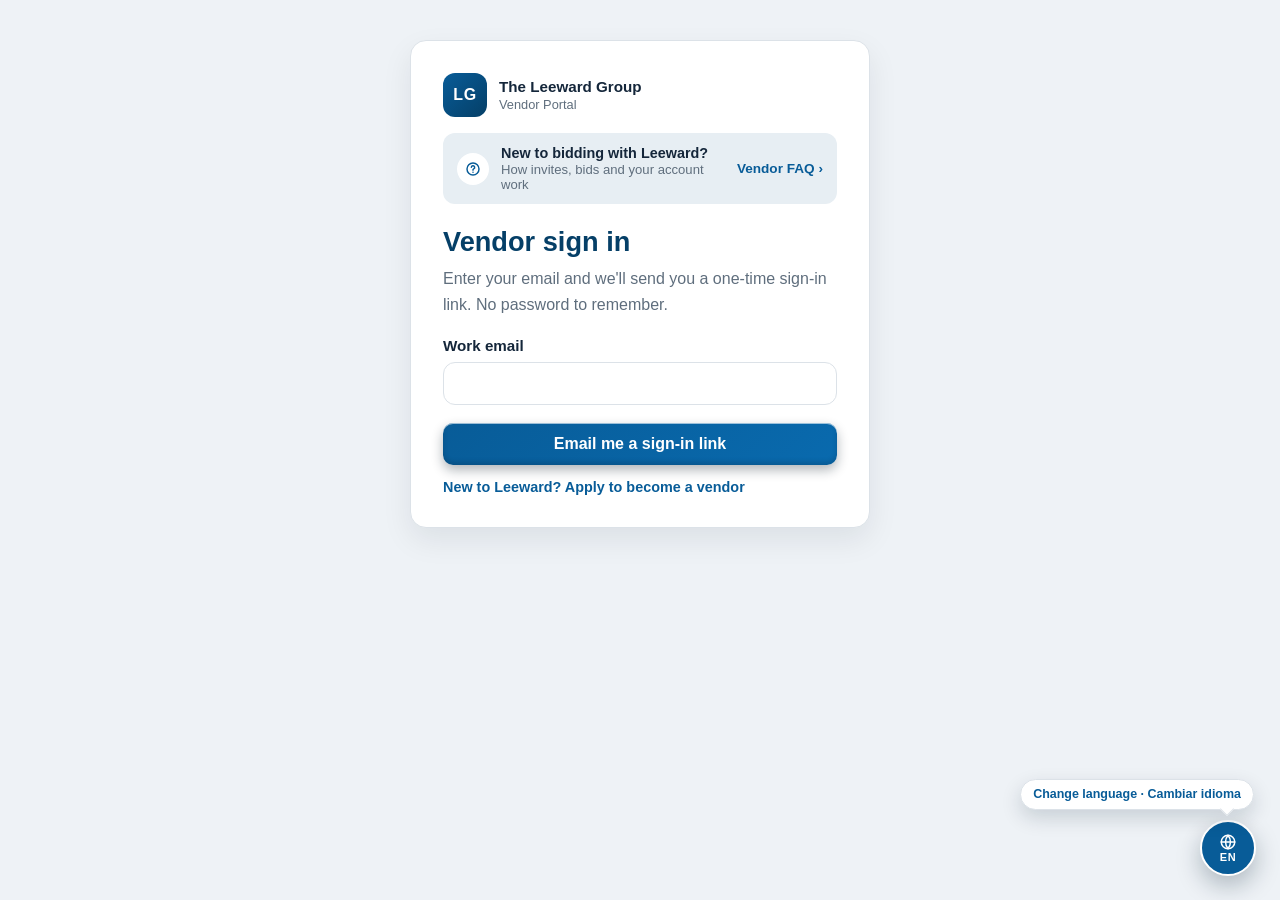
==== index.html @ 2f350894 "V 0.0.1" ====
<!DOCTYPE html>
<html lang="en" data-title="title.signin">
<head>
<meta charset="UTF-8">
<meta name="viewport" content="width=device-width, initial-scale=1.0">
<meta name="robots" content="noindex">
<meta name="theme-color" content="#ffffff">
<title>Vendor Portal – Sign in</title>
<link rel="icon" type="image/png" href="assets/apple-touch-icon.png">
<link rel="apple-touch-icon" href="assets/apple-touch-icon.png">
<link rel="stylesheet" href="css/styles.css">
<link rel="stylesheet" href="css/portal.css">
<script src="js/config.js"></script>
<script src="js/i18n.js"></script>
<script src="js/portal.js"></script>
</head>
<body>
<div class="auth-page auth-page--login vp-auth-page vp-auth-page--narrow">
  <div class="auth-shell auth-shell--solo">
    <div class="auth-card">
      <div class="auth-card__brand">
        <div class="brand-mark">
          <div class="brand-mark__icon">LG</div>
          <div>
            <div class="brand-title">The Leeward Group</div>
            <div class="brand-subtitle" data-i18n="brand.sub">Vendor Portal</div>
          </div>
        </div>
      </div>

      <a href="faq.html" class="vp-faq-strip">
        <span class="vp-faq-strip__icon" aria-hidden="true">
          <svg width="16" height="16" viewBox="0 0 24 24" fill="none" stroke="currentColor" stroke-width="2.2" stroke-linecap="round" stroke-linejoin="round"><circle cx="12" cy="12" r="9"></circle><path d="M9.5 9.5a2.5 2.5 0 1 1 3.5 2.3c-.6.3-1 .8-1 1.5v.4"></path><path d="M12 17h.01"></path></svg>
        </span>
        <span class="vp-faq-strip__text">
          <strong data-i18n="signin.faqTitle"></strong>
          <span data-i18n="signin.faqSub"></span>
        </span>
        <span class="vp-faq-strip__link" data-i18n="signin.faqLink"></span>
      </a>

      <div id="signinForm">
        <h1 data-i18n="signin.title"></h1>
        <p data-i18n="signin.intro"></p>
        <form class="auth-form" id="emailForm" novalidate>
          <label class="auth-field">
            <span data-i18n="signin.email"></span>
            <input type="email" name="email" id="emailInput" autocomplete="email" inputmode="email" required>
          </label>
          <p class="auth-message hidden" id="signinMessage" role="alert"></p>
          <button class="auth-button" type="submit" id="sendBtn" data-i18n="signin.send"></button>
          <div class="auth-options">
            <a class="auth-link" href="apply.html" data-i18n="signin.apply"></a>
          </div>
        </form>
      </div>

      <div id="signinSent" class="hidden">
        <h1 data-i18n="signin.sentTitle"></h1>
        <p id="sentText"></p>
        <p class="auth-inline-copy" data-i18n="signin.sentHelp"></p>
        <div class="auth-options">
          <button type="button" class="auth-link vp-linkbtn" id="differentEmailBtn" data-i18n="signin.differentEmail"></button>
        </div>
      </div>
    </div>
  </div>
</div>
<script>
(function () {
    const $ = id => document.getElementById(id);
    const params = new URLSearchParams(location.search);
    // Only ever a page of this site (e.g. "invite.html?id=…").
    const rawNext = params.get("next") || "";
    const next = /^[a-z0-9-]+\.html(\?[a-zA-Z0-9=&_.%-]*)?$/.test(rawNext) ? rawNext : "";
    let sentTo = "";

    // Already signed in? Go straight in.
    if (VP.getSession()) {
        VP.api("vendor-api", "me").then(d => {
            if (d && d.ok) location.replace(d.company ? (next || "invites.html") : "pending.html");
        });
    }

    function showSent() {
        $("sentText").innerHTML = VP.tHtml("signin.sentHtml", { email: sentTo });
    }
    document.addEventListener("vp:lang", () => { if (sentTo) showSent(); });

    $("emailForm").addEventListener("submit", async e => {
        e.preventDefault();
        const email = $("emailInput").value.trim();
        if (!/^[^\s@]+@[^\s@]+\.[^\s@]+$/.test(email)) {
            VP.markFields($("emailForm"), ["email"]);
            VP.setMessage($("signinMessage"), VP.t("signin.badEmail"), "error");
            return;
        }
        VP.markFields($("emailForm"), []);
        VP.setMessage($("signinMessage"), "");
        const btn = $("sendBtn");
        btn.disabled = true;
        btn.textContent = VP.t("signin.sending");
        const res = await VP.api("vendor-auth", "request_link", { email, lang: VP.lang, next });
        btn.disabled = false;
        btn.textContent = VP.t("signin.send");
        if (!res.ok) { VP.setMessage($("signinMessage"), VP.errText(res.error), "error"); return; }
        sentTo = email;
        showSent();
        $("signinForm").classList.add("hidden");
        $("signinSent").classList.remove("hidden");
    });

    $("differentEmailBtn").addEventListener("click", () => {
        sentTo = "";
        $("signinSent").classList.add("hidden");
        $("signinForm").classList.remove("hidden");
        $("emailInput").value = "";
        $("emailInput").focus();
    });
})();
</script>
</body>
</html>
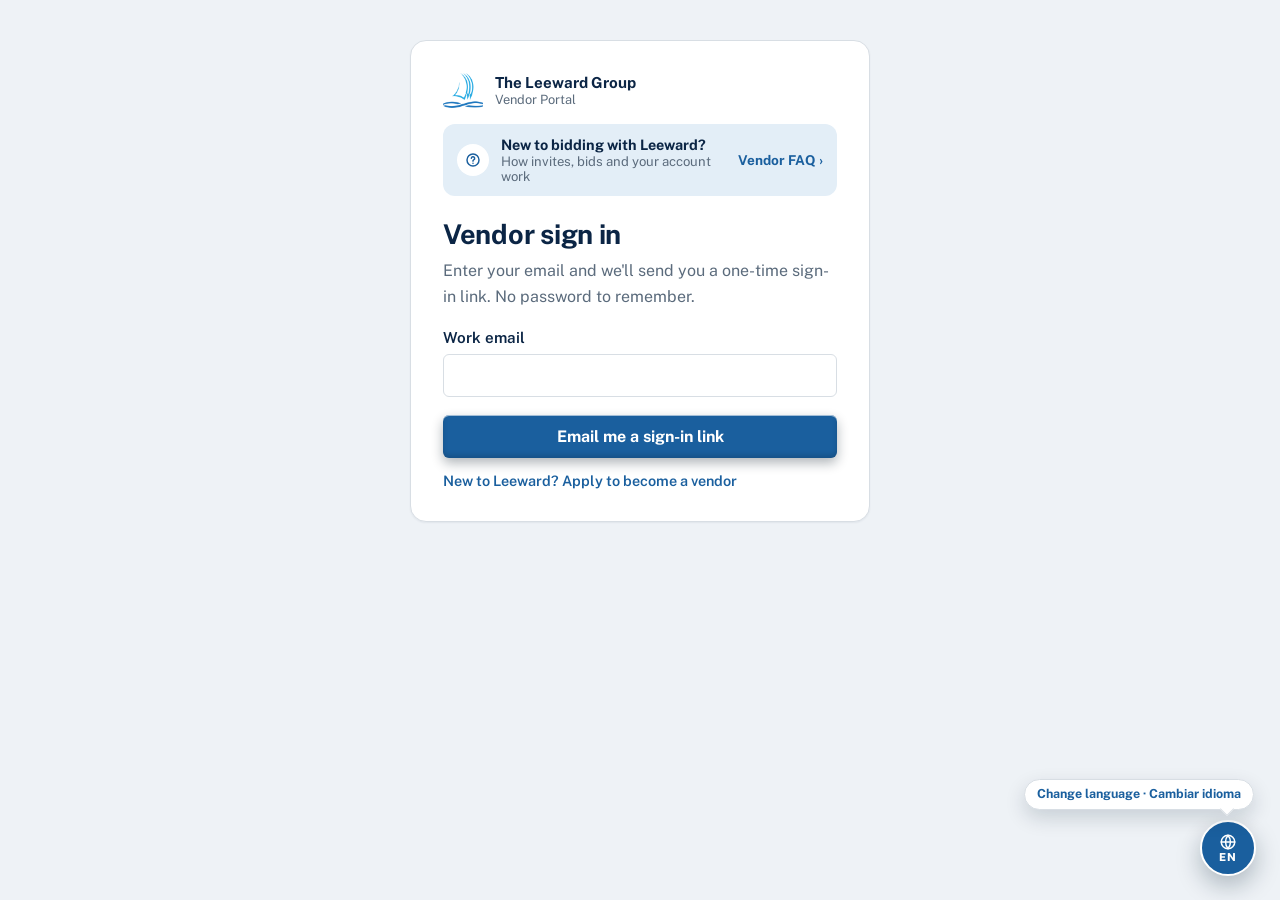
==== commit c813f46a: "Add corporate theme styles for Vendor Portal redesign (2026-11-10) - Introduced new CSS file `theme." ====
--- a/index.html
+++ b/index.html
@@ -10,6 +10,10 @@
 <link rel="apple-touch-icon" href="assets/apple-touch-icon.png">
 <link rel="stylesheet" href="css/styles.css">
 <link rel="stylesheet" href="css/portal.css">
+<link rel="preconnect" href="https://fonts.googleapis.com">
+<link rel="preconnect" href="https://fonts.gstatic.com" crossorigin>
+<link rel="stylesheet" href="https://fonts.googleapis.com/css2?family=Public+Sans:wght@400;500;600;700&display=swap">
+<link rel="stylesheet" href="css/theme.css">
 <script src="js/config.js"></script>
 <script src="js/i18n.js"></script>
 <script src="js/portal.js"></script>
@@ -20,7 +24,7 @@
     <div class="auth-card">
       <div class="auth-card__brand">
         <div class="brand-mark">
-          <div class="brand-mark__icon">LG</div>
+          <img class="vp-auth-logo" src="assets/leeward-mark.png" alt="" width="40" height="35">
           <div>
             <div class="brand-title">The Leeward Group</div>
             <div class="brand-subtitle" data-i18n="brand.sub">Vendor Portal</div>
--- a/css/portal.css
+++ b/css/portal.css
@@ -140,3 +140,136 @@
 /* phones: keep the brand readable, and the hint stops showing once a language has been picked */
 @media (max-width: 560px) { .header .header-user-pill { display: none; } }
 .lang-fab.is-picked .lang-fab__hint { display: none; }
+
+/* Let sign-in / form pages scroll. styles.css sets body { overflow: hidden }
+   for the dashboard layout and undoes it via .auth-page on <body> — but the
+   vendor pages put .auth-page on a wrapper div, so tall pages were clipped
+   with no way to scroll on wider windows. */
+html:has(body > .auth-page), body:has(> .auth-page) { height: auto; }
+body:has(> .auth-page) { overflow-x: hidden; overflow-y: auto; }
+
+/* My Projects: folder rows */
+.vp-folder { display: flex; align-items: center; gap: 12px; color: inherit; text-decoration: none; }
+.vp-folder:hover strong { color: var(--accent); text-decoration: underline; }
+.vp-folder__icon { flex: 0 0 auto; width: 36px; height: 36px; border-radius: var(--radius-sm); background: var(--accent-soft); color: var(--accent); display: grid; place-items: center; }
+.vp-folder__text { display: flex; flex-direction: column; min-width: 0; }
+@media (max-width: 680px) {
+    .vp-folder-table thead { display: none; }
+    .vp-folder-table, .vp-folder-table tbody, .vp-folder-table tr, .vp-folder-table td { display: block; width: 100%; }
+    .vp-folder-table tr { padding: 12px 0; border-bottom: 1px solid var(--border); }
+    .vp-folder-table tr:last-child { border-bottom: 0; }
+    .vp-folder-table td { border: 0 !important; padding: 3px 0 !important; text-align: left !important; }
+    .vp-folder-table .bid-row-actions { justify-content: flex-start; margin-top: 6px; }
+    .vp-folder-table td:has(.bid-row-actions:empty) { display: none; }
+}
+
+/* Locked project checklist + in-portal contract signing (Coleby, 2026-10-31) */
+.vp-check-head { display: flex; justify-content: space-between; align-items: center; gap: 10px; }
+.vp-check-row + .vp-check-row { border-top: 1px solid var(--border); padding-top: 12px; }
+.vp-sign-popup { width: min(92vw, 520px); }
+.vp-sign-pad {
+  display: block; width: 100%; height: 160px; margin-top: 6px;
+  border: 1px dashed var(--border); border-radius: var(--radius-sm);
+  background: var(--surface-alt); touch-action: none; cursor: crosshair;
+}
+.auth-field.is-invalid .vp-sign-pad, [data-field="signature"].field-error .vp-sign-pad { border-color: var(--danger); }
+.vp-sign-clear { align-self: flex-end; border: 0; background: none; padding: 4px 0; cursor: pointer; font: inherit; font-size: 0.85rem; }
+.vp-sign-agree { display: flex; gap: 10px; align-items: flex-start; font-size: 0.88rem; line-height: 1.45; }
+.vp-sign-agree input { margin-top: 3px; flex: 0 0 auto; }
+
+/* Phone: popups sit over a blurred (not darkened) page. */
+@media (max-width: 768px) {
+  .popup-overlay.popup-overlay--blur {
+    background: transparent;
+    -webkit-backdrop-filter: blur(8px);
+    backdrop-filter: blur(8px);
+  }
+  .popup-overlay--blur > .popup { box-shadow: 0 -12px 40px rgba(7, 20, 30, 0.16); }
+}
+
+/* ---------- Locked project: "finish your paperwork" page ----------
+   project.html when the project is locked. Its own page: no top nav, no
+   side nav, no cards. Centered construction worker with a stop sign,
+   title and a 3-part progress bar, then a simple checklist: green check
+   = ready, red X = still needed + how to fix it + the button to do it. */
+/* Fills the whole screen: the normal page area leaves room for the top
+   bar (margin-top + a shortened height); there's no bar here, so it
+   takes the full width and height instead, and the content sits in the
+   middle (and still scrolls when it's taller than the screen). */
+body.vp-noshell .main-content {
+  margin: 0 !important;
+  width: 100%;
+  max-width: none;
+  height: 100vh;
+  height: 100dvh;
+  box-sizing: border-box;
+  display: flex;
+  flex-direction: column;
+  padding: 28px 20px 110px;
+}
+body.vp-noshell .main-content > .hidden { display: none !important; }
+
+.vp-lock { display: flex; flex-direction: column; min-width: 0; width: 100%; max-width: 760px; margin: auto; }
+.vp-lock-home { align-self: flex-start; display: inline-flex; align-items: center; gap: 6px; font-weight: 700; font-size: .95rem; color: var(--accent); text-decoration: none; }
+.vp-lock-home:hover { text-decoration: underline; }
+
+.vp-lock-hero { text-align: center; margin: 18px 0 26px; }
+.vp-lock-worker { width: 200px; height: auto; }
+.vp-lock-eyebrow { margin: 8px 0 4px; font-size: .78rem; font-weight: 800; letter-spacing: .12em; text-transform: uppercase; color: var(--accent); }
+.vp-lock-hero h1 { margin: 0 0 8px; font-size: 1.75rem; line-height: 1.2; }
+.vp-lock-hero > p { margin: 0 auto; max-width: 520px; color: var(--text-soft); }
+.vp-lock-bar { display: flex; gap: 6px; max-width: 260px; margin: 18px auto 6px; }
+.vp-lock-bar span { flex: 1; height: 6px; border-radius: 3px; background: #f3c9c3; }
+.vp-lock-bar span.is-done { background: #1f8a4c; }
+.vp-lock-count { font-size: .82rem; font-weight: 700; color: var(--text-soft); }
+
+.vp-lock-list { list-style: none; margin: 0; padding: 0; border-top: 1px solid var(--border); }
+.vp-lock-item {
+  --lock-color: #c8402f;
+  display: grid; grid-template-columns: auto minmax(0, 1fr) auto; gap: 16px; align-items: start;
+  padding: 20px 4px; border-bottom: 1px solid var(--border);
+}
+.vp-lock-item.is-done { --lock-color: #1f8a4c; }
+.vp-lock-icon { width: 30px; height: 30px; flex-shrink: 0; margin-top: 1px; color: var(--lock-color); }
+.vp-lock-item h2 { margin: 0; font-size: 1.05rem; }
+.vp-lock-state { margin-left: 8px; font-size: .8rem; font-weight: 800; color: var(--lock-color); }
+.vp-lock-item-text p { margin: 4px 0 0; color: var(--text-soft); font-size: .92rem; line-height: 1.45; }
+.vp-lock-actions { display: flex; flex-wrap: wrap; gap: 8px; justify-content: flex-end; }
+.vp-lock-actions:empty { display: none; }
+.vp-lock-actions .auth-button { width: auto; margin: 0; }
+.vp-lock-extra { grid-column: 2 / -1; }
+.vp-lock-upload { display: flex; flex-wrap: wrap; gap: 10px; align-items: center; }
+.vp-lock-upload input[type="file"] { font-size: .9rem; max-width: 100%; min-width: 0; }
+.vp-lock-upload .auth-button { width: auto; margin: 0; }
+.vp-lock-upload .auth-message { flex-basis: 100%; margin: 0; }
+
+@media (max-width: 560px) {
+  body.vp-noshell .main-content { padding: 18px 16px 100px; }
+  .vp-lock-worker { width: 160px; }
+  .vp-lock-hero h1 { font-size: 1.35rem; }
+  .vp-lock-item { grid-template-columns: auto minmax(0, 1fr); gap: 12px; }
+  .vp-lock-actions { grid-column: 2; justify-content: flex-start; }
+  .vp-lock-extra { grid-column: 2; }
+  .vp-lock-upload .auth-button { width: 100%; }
+}
+
+/* ---------- Smooth page-to-page (like the Staff Portal) ----------
+   Pages fade instead of flashing white: the old page fades out first,
+   then the new one fades in (never on top of each other), and the top
+   bar + side nav hold still. Browsers without cross-page view
+   transitions just change pages normally. */
+@view-transition { navigation: auto; }
+.header { view-transition-name: vp-header; }
+.sidebar { view-transition-name: vp-sidebar; }
+
+::view-transition-old(root) { animation: vp-page-out .1s ease-in both; }
+::view-transition-new(root) { animation: vp-page-in .2s ease-out .08s both; }
+::view-transition-group(vp-header), ::view-transition-group(vp-sidebar),
+::view-transition-new(vp-header), ::view-transition-new(vp-sidebar) { animation: none; }
+::view-transition-old(vp-header), ::view-transition-old(vp-sidebar) { display: none; }
+@keyframes vp-page-out { to { opacity: 0; } }
+@keyframes vp-page-in { from { opacity: 0; } }
+
+@media (prefers-reduced-motion: reduce) {
+  ::view-transition-group(*), ::view-transition-old(*), ::view-transition-new(*) { animation: none !important; }
+}
--- a/css/theme.css
+++ b/css/theme.css
@@ -0,0 +1,466 @@
+/* ===========================================================
+   VENDOR PORTAL — corporate theme (2026-11-10 redesign)
+   Loaded LAST on every page, after styles.css (the staff copy) and
+   portal.css. It re-points the shared color/radius tokens so every
+   existing component picks up the new look, then adds the new pieces:
+   the top bar with tabs (replaces the dark sidebar), the brand wave
+   lines, the footer, the phone tab bar, and the redesigned home,
+   projects and project screens. Mockups: "Vendor Portal Redesign"
+   design canvas.
+   Brand: Leeward navy, harbor blue (logo waves) for actions, sky blue
+   (logo sail) only in the wave lines. Public Sans. 4–8px corners.
+=========================================================== */
+
+:root {
+  --bg: #F4F6F8;
+  --surface: #FFFFFF;
+  --surface-alt: #F5F7FA;
+  --border: #D8DEE4;
+  --text: #0B2545;
+  --text-soft: #5B6B7C;
+  --accent: #1A5F9E;
+  --accent-strong: #0B2545;
+  --accent-soft: #E3EEF7;
+  --success: #17663E;
+  --success-soft: #E4F2EA;
+  --warning: #9A4508;
+  --warning-soft: #FDF0DF;
+  --danger: #B42318;
+  --danger-soft: #FDECEA;
+  --info: #1A5F9E;
+  --info-soft: #E3EEF7;
+  --shadow: 0 1px 2px rgba(11, 37, 69, 0.06);
+  --radius-lg: 8px;
+  --radius-md: 8px;
+  --radius-sm: 6px;
+  --vp-navy: #0B2545;
+  --vp-sky: #29A9E1;
+  --vp-wave: #1F74BC;
+  --vp-line: #D8DEE4;
+  --vp-max: 1240px;
+  --vp-font: 'Public Sans', system-ui, -apple-system, 'Segoe UI', Roboto, sans-serif;
+  /* the two brand waves, used as a background on navy bands */
+  --vp-waves-navy: url("data:image/svg+xml,%3Csvg xmlns='http://www.w3.org/2000/svg' viewBox='0 0 1440 240' preserveAspectRatio='none'%3E%3Cpath d='M0 190 C 260 140, 460 240, 760 185 S 1220 130, 1440 170' fill='none' stroke='%2329A9E1' stroke-width='1.5' opacity='0.45' vector-effect='non-scaling-stroke'/%3E%3Cpath d='M0 215 C 320 175, 540 250, 860 210 S 1260 165, 1440 200' fill='none' stroke='%231F74BC' stroke-width='1.5' opacity='0.75' vector-effect='non-scaling-stroke'/%3E%3C/svg%3E");
+  --vp-waves-light: url("data:image/svg+xml,%3Csvg xmlns='http://www.w3.org/2000/svg' viewBox='0 0 1440 220' preserveAspectRatio='none'%3E%3Cpath d='M0 170 C 240 120, 420 220, 720 165 S 1200 110, 1440 150' fill='none' stroke='%2329A9E1' stroke-width='1.5' opacity='0.35' vector-effect='non-scaling-stroke'/%3E%3Cpath d='M0 195 C 300 150, 520 235, 820 190 S 1250 140, 1440 178' fill='none' stroke='%231F74BC' stroke-width='1.5' opacity='0.3' vector-effect='non-scaling-stroke'/%3E%3C/svg%3E");
+}
+
+body, button, input, select, textarea { font-family: var(--vp-font); }
+body { background: var(--bg); color: var(--text); }
+h1, h2, h3 { letter-spacing: -0.01em; }
+
+/* ---------- Page layout with the new shell ----------
+   The staff layout pins a header + sidebar and scrolls only
+   .main-content. The vendor shell scrolls the whole page instead. */
+html:has(body.vp-shell), body.vp-shell { height: auto; }
+body.vp-shell { overflow-x: clip; overflow-y: auto; min-height: 100vh; display: flex; flex-direction: column; }
+body.vp-shell .main-content,
+body.vp-shell .main-content.expanded {
+  margin: 0 auto !important;
+  width: 100%;
+  max-width: var(--vp-max);
+  height: auto !important;
+  min-height: 0;
+  overflow: visible !important;
+  padding: 32px 32px 56px;
+  flex: 1 0 auto;
+  box-sizing: border-box;
+}
+body.vp-shell .lang-fab { display: none; }
+body.vp-shell.popup-active { overflow: hidden; }
+
+/* ---------- Top bar ---------- */
+.vp-top { background: #FFFFFF; position: relative; z-index: 50; view-transition-name: vp-header; }
+.vp-top__inner {
+  max-width: var(--vp-max); margin: 0 auto; padding: 0 32px; min-height: 76px;
+  display: flex; align-items: center; gap: 28px;
+}
+.vp-brand { display: flex; align-items: center; gap: 12px; color: var(--text); text-decoration: none; flex: 0 0 auto; }
+.vp-brand img { width: 40px; height: 35px; object-fit: contain; }
+.vp-brand__text { display: flex; flex-direction: column; line-height: 1.15; }
+.vp-brand__name { font-weight: 700; font-size: 17px; }
+.vp-brand__sub { font-weight: 600; font-size: 12px; color: var(--text-soft); letter-spacing: .08em; text-transform: uppercase; }
+.vp-tabs { display: flex; gap: 4px; flex: 1 1 auto; min-width: 0; }
+.vp-tab {
+  display: inline-flex; align-items: center; gap: 8px; min-height: 44px; padding: 0 16px;
+  border-radius: 4px; color: #3D4F62; font-weight: 600; font-size: 15px; text-decoration: none; white-space: nowrap;
+}
+.vp-tab:hover { background: var(--surface-alt); color: var(--text); }
+.vp-tab.is-active { background: var(--accent-soft); color: var(--text); font-weight: 700; }
+.vp-count {
+  min-width: 22px; height: 22px; padding: 0 6px; box-sizing: border-box; border-radius: 4px;
+  background: var(--accent); color: #FFFFFF; font-size: 12px; font-weight: 700;
+  display: inline-flex; align-items: center; justify-content: center;
+}
+.vp-count--warn { background: #B45309; }
+.vp-count.hidden { display: none; }
+.vp-top__right { display: flex; align-items: center; gap: 14px; flex: 0 0 auto; }
+.vp-lang { display: flex; padding: 3px; border-radius: 6px; background: #EEF1F4; }
+.vp-lang button {
+  min-height: 34px; min-width: 44px; border: 0; border-radius: 4px; background: transparent;
+  color: var(--text-soft); font-weight: 700; font-size: 13px; cursor: pointer;
+}
+.vp-lang button[aria-pressed="true"] { background: #FFFFFF; color: var(--text); box-shadow: 0 1px 2px rgba(11,37,69,.12); }
+.vp-account { position: relative; }
+.vp-account > summary {
+  list-style: none; display: flex; align-items: center; gap: 10px; min-height: 44px; padding: 0 6px 0 4px;
+  cursor: pointer; border-radius: 6px; color: var(--text);
+}
+.vp-account > summary::-webkit-details-marker { display: none; }
+.vp-account > summary:hover { background: var(--surface-alt); }
+.vp-avatar {
+  width: 36px; height: 36px; border-radius: 50%; background: var(--vp-navy); color: #FFFFFF;
+  display: inline-flex; align-items: center; justify-content: center; font-weight: 700; font-size: 15px; flex: 0 0 auto;
+}
+.vp-account__who { display: flex; flex-direction: column; line-height: 1.2; text-align: left; }
+.vp-account__name { font-weight: 700; font-size: 14px; }
+.vp-account__co { font-size: 12px; color: var(--text-soft); max-width: 200px; overflow: hidden; text-overflow: ellipsis; white-space: nowrap; }
+.vp-account__menu {
+  position: absolute; right: 0; top: calc(100% + 6px); min-width: 220px; padding: 6px;
+  background: #FFFFFF; border: 1px solid var(--border); border-radius: 8px; box-shadow: 0 12px 28px rgba(11,37,69,.14);
+}
+.vp-account__menu a, .vp-account__menu button {
+  display: flex; align-items: center; width: 100%; min-height: 44px; padding: 0 12px; border: 0; border-radius: 6px;
+  background: transparent; color: var(--text); font-weight: 600; font-size: 14px; text-decoration: none; cursor: pointer; text-align: left;
+}
+.vp-account__menu a:hover, .vp-account__menu button:hover { background: var(--surface-alt); }
+.vp-account__menu .vp-lang { margin: 6px; }
+.vp-account__menu-lang { display: none; }
+.vp-top__waves { display: block; width: 100%; height: 14px; }
+
+/* ---------- Footer ---------- */
+.vp-footer { position: relative; overflow: hidden; background: var(--vp-navy) var(--vp-waves-navy) center / 100% 100% no-repeat; color: #C9D6E3; margin-top: auto; }
+.vp-footer__inner {
+  position: relative; max-width: var(--vp-max); margin: 0 auto; padding: 32px;
+  display: flex; flex-wrap: wrap; align-items: center; justify-content: space-between; gap: 16px;
+}
+.vp-footer__brand { display: flex; align-items: center; gap: 12px; color: #FFFFFF; font-size: 14px; font-weight: 600; }
+.vp-footer__brand img { width: 32px; height: 28px; object-fit: contain; }
+.vp-footer nav { display: flex; flex-wrap: wrap; gap: 24px; font-size: 14px; }
+.vp-footer a { color: #C9D6E3; text-decoration: none; min-height: 44px; display: inline-flex; align-items: center; }
+.vp-footer a:hover { color: #FFFFFF; text-decoration: underline; }
+.vp-footer__copy { font-size: 13px; }
+
+/* ---------- Phone: tabs move to a bottom bar ---------- */
+.vp-tabbar { display: none; }
+@media (max-width: 820px) {
+  .vp-top__inner { padding: 0 16px; min-height: 64px; gap: 12px; justify-content: space-between; }
+  .vp-tabs, .vp-top__right .vp-lang, .vp-account__who { display: none; }
+  .vp-account__menu-lang { display: block; }
+  .vp-brand__sub { display: none; }
+  .vp-brand__name { font-size: 15px; }
+  body.vp-shell .main-content, body.vp-shell .main-content.expanded { padding: 20px 16px 32px; }
+  body.vp-shell { padding-bottom: calc(76px + env(safe-area-inset-bottom)); }
+  .vp-footer__inner { padding: 24px 16px; flex-direction: column; align-items: flex-start; gap: 8px; }
+  .vp-tabbar {
+    position: fixed; left: 0; right: 0; bottom: 0; z-index: 60;
+    display: grid; grid-template-columns: repeat(4, minmax(0, 1fr)); gap: 4px;
+    padding: 8px 12px calc(8px + env(safe-area-inset-bottom));
+    background: rgba(255,255,255,.92); -webkit-backdrop-filter: blur(12px); backdrop-filter: blur(12px);
+    border-top: 1px solid var(--border);
+  }
+  .vp-tabbar a {
+    position: relative; display: flex; flex-direction: column; align-items: center; justify-content: center; gap: 4px; min-height: 52px;
+    color: #3D4F62; font-size: 12px; font-weight: 600; text-decoration: none;
+  }
+  .vp-tabbar a > span:first-child { padding: 4px 16px; border-radius: 4px; display: inline-flex; }
+  .vp-tabbar a.is-active { color: var(--accent); font-weight: 700; }
+  .vp-tabbar a.is-active > span:first-child { background: var(--accent-soft); }
+  .vp-tabbar .vp-count { position: absolute; top: 2px; left: calc(50% + 6px); min-width: 18px; height: 18px; font-size: 11px; padding: 0 4px; }
+}
+
+/* ---------- Shared components, re-skinned ---------- */
+.card { border-radius: 8px; border: 1px solid var(--border); box-shadow: none; background: #FFFFFF; }
+.card-title { font-weight: 700; color: var(--text); }
+.auth-button { border-radius: 6px; background: var(--accent); font-weight: 700; box-shadow: none; }
+.auth-button:hover:not(:disabled) { background: var(--vp-navy); }
+.auth-button--secondary { background: #FFFFFF; color: var(--text); border: 1.5px solid #C5CDD6; }
+.auth-button--secondary:hover:not(:disabled) { background: #EEF1F4; color: var(--text); }
+.workbook-btn { border-radius: 6px; border: 1.5px solid #C5CDD6; background: #FFFFFF; color: var(--text); font-weight: 700; box-shadow: none; }
+.workbook-btn:hover { background: #EEF1F4; color: var(--text); }
+.chip { border-radius: 4px; font-weight: 700; }
+.chip--success { background: var(--success-soft); color: var(--success); }
+.chip--warning { background: var(--warning-soft); color: var(--warning); }
+.chip--muted { background: #EEF1F4; color: #3D4F62; }
+.chip--info { background: var(--accent-soft); color: var(--accent); }
+.dash-queue-table th { font-weight: 700; color: var(--text-soft); }
+.auth-field input, .auth-field select, .auth-field textarea { border-radius: 6px; }
+.popup { border-radius: 8px; }
+.stat-item { border-radius: 8px; }
+.auth-card { border-radius: 8px; box-shadow: 0 1px 2px rgba(11,37,69,.06); border: 1px solid var(--border); }
+.lang-fab > summary { background: var(--accent); }
+
+/* Hero bands: full width, navy, with the two waves */
+body.vp-shell .hero-section {
+  margin: -32px calc(50% - 50vw) 28px;
+  padding: 36px max(32px, calc(50vw - (var(--vp-max) / 2) + 32px)) 56px;
+  border-radius: 0;
+  background: var(--vp-navy) var(--vp-waves-navy) center / 100% 100% no-repeat;
+  box-shadow: none;
+  display: flex; flex-wrap: wrap; align-items: flex-end; justify-content: space-between; gap: 24px;
+}
+body.vp-shell .hero-section h1 { font-size: clamp(1.6rem, 2.6vw, 2.4rem); font-weight: 700; line-height: 1.12; color: #FFFFFF; }
+body.vp-shell .hero-section p { color: #D5E3EE; }
+body.vp-shell .hero-section .eyebrow { color: #A9D8F2; letter-spacing: .08em; font-size: 13px; }
+@media (max-width: 820px) {
+  body.vp-shell .hero-section { margin: -20px -16px 20px; padding: 24px 16px 40px; }
+}
+
+/* Glass boxes on a navy band (bids due, walkthrough, …) */
+.vp-glass-row { display: flex; flex-wrap: wrap; gap: 12px; }
+.vp-glass, body.vp-shell .hero-section .stat-item {
+  background: rgba(255,255,255,.1); -webkit-backdrop-filter: blur(10px); backdrop-filter: blur(10px);
+  border: 1px solid rgba(255,255,255,.2); border-radius: 8px; padding: 14px 18px; min-width: 150px;
+  display: flex; flex-direction: column; gap: 4px; color: #FFFFFF; box-shadow: none;
+}
+.vp-glass__label, body.vp-shell .hero-section .stat-label { margin: 0; font-size: 12px; font-weight: 700; letter-spacing: .06em; text-transform: uppercase; color: #A9D8F2; }
+.vp-glass__value, body.vp-shell .hero-section .bid-stat-value { margin: 0; font-size: 17px; font-weight: 700; color: #FFFFFF; }
+body.vp-shell .hero-section .stats-grid { display: flex; flex-wrap: wrap; gap: 12px; margin: 0; }
+@media (max-width: 560px) {
+  body.vp-shell .hero-section .stats-grid { display: grid; grid-template-columns: repeat(3, minmax(0, 1fr)); gap: 8px; width: 100%; }
+  body.vp-shell .hero-section .stat-item { min-width: 0; padding: 10px 12px; }
+  body.vp-shell .hero-section .bid-stat-value { font-size: 14px; }
+  body.vp-shell .hero-section .stat-label { font-size: 11px; }
+}
+
+/* Pull the first card up over the band, like the mockups */
+body.vp-shell .hero-section + .bid-review-grid,
+body.vp-shell .hero-section + .auth-message + .bid-review-grid { position: relative; }
+
+/* ---------- Status badges ---------- */
+.vp-badge { display: inline-flex; align-items: center; gap: 6px; padding: 5px 11px; border-radius: 4px; font-size: 13px; font-weight: 700; white-space: nowrap; }
+.vp-badge--warn { background: var(--warning-soft); color: var(--warning); }
+.vp-badge--ok { background: var(--success-soft); color: var(--success); }
+.vp-badge--info { background: var(--accent-soft); color: var(--accent); }
+.vp-badge--muted { background: #EEF1F4; color: #3D4F62; }
+
+/* ---------- Home (My Invites) ---------- */
+.vp-greet {
+  margin: -32px calc(50% - 50vw) 28px;
+  padding: 44px max(32px, calc(50vw - (var(--vp-max) / 2) + 32px)) 56px;
+  background: #FFFFFF var(--vp-waves-light) center / 100% 100% no-repeat;
+  border-bottom: 1px solid var(--vp-line);
+}
+.vp-greet__date { margin: 0 0 10px; font-size: 13px; font-weight: 700; letter-spacing: .08em; text-transform: uppercase; color: var(--accent); }
+.vp-greet h1 { margin: 0 0 10px; font-size: clamp(1.7rem, 3vw, 2.5rem); line-height: 1.1; font-weight: 700; }
+.vp-greet p { margin: 0; font-size: 17px; color: #3D4F62; }
+.vp-greet strong { color: var(--text); }
+@media (max-width: 820px) { .vp-greet { margin: -20px -16px 20px; padding: 24px 16px 36px; } }
+
+.vp-dash { display: flex; flex-wrap: wrap; gap: 28px; align-items: flex-start; }
+.vp-dash__main { flex: 999 1 560px; min-width: 0; display: flex; flex-direction: column; gap: 32px; }
+.vp-dash__side { flex: 1 1 300px; min-width: 0; display: flex; flex-direction: column; gap: 20px; }
+.vp-section { display: flex; flex-direction: column; gap: 14px; }
+.vp-section__head { display: flex; align-items: baseline; justify-content: space-between; gap: 12px; }
+.vp-section h2 { margin: 0; font-size: 20px; font-weight: 700; }
+.vp-section__meta { font-size: 14px; color: var(--text-soft); }
+
+.vp-action-grid { display: grid; grid-template-columns: repeat(auto-fill, minmax(260px, 1fr)); gap: 16px; }
+.vp-action { background: #FFFFFF; border: 1px solid var(--border); border-radius: 8px; padding: 22px; display: flex; flex-direction: column; gap: 14px; }
+.vp-action__kind { display: flex; align-items: center; gap: 12px; font-size: 13px; font-weight: 700; text-transform: uppercase; letter-spacing: .06em; color: var(--accent); }
+.vp-action__icon { width: 44px; height: 44px; border-radius: 6px; background: var(--accent-soft); color: var(--accent); display: inline-flex; align-items: center; justify-content: center; flex: 0 0 auto; }
+.vp-action--warn .vp-action__kind { color: var(--warning); }
+.vp-action--warn .vp-action__icon { background: var(--warning-soft); color: #B45309; }
+.vp-action h3 { margin: 0 0 4px; font-size: 18px; font-weight: 700; }
+.vp-action p { margin: 0; font-size: 15px; color: #3D4F62; }
+.vp-action .auth-button { align-self: flex-start; width: auto; margin: 0; text-decoration: none; color: #FFFFFF; }
+
+.vp-invite-card {
+  background: #FFFFFF; border: 1px solid var(--border); border-radius: 8px; padding: 22px 24px;
+  display: flex; flex-wrap: wrap; align-items: center; gap: 24px; color: var(--text); text-decoration: none;
+}
+.vp-invite-card:hover { border-color: #9AAABB; }
+.vp-invite-card + .vp-invite-card { margin-top: 0; }
+.vp-countdown {
+  flex: 0 0 auto; width: 84px; height: 84px; border-radius: 8px; background: var(--vp-navy); color: #FFFFFF;
+  display: flex; flex-direction: column; align-items: center; justify-content: center; line-height: 1;
+}
+.vp-countdown strong { font-size: 30px; font-weight: 700; }
+.vp-countdown span { font-size: 12px; font-weight: 700; margin-top: 6px; color: #A9D8F2; }
+.vp-countdown.is-urgent { background: #B42318; }
+.vp-countdown.is-urgent span { color: #FFD8D3; }
+.vp-invite-card__text { flex: 1 1 260px; min-width: 0; display: flex; flex-direction: column; gap: 6px; }
+.vp-invite-card__title { font-size: 18px; font-weight: 700; }
+.vp-invite-card__sub { font-size: 15px; color: #3D4F62; }
+.vp-invite-card__meta { font-size: 14px; color: var(--text-soft); }
+.vp-chevron { color: var(--accent); flex: 0 0 auto; }
+@media (max-width: 560px) {
+  .vp-invite-card { padding: 16px; gap: 14px; flex-wrap: nowrap; }
+  .vp-countdown { width: 60px; height: 60px; }
+  .vp-countdown strong { font-size: 22px; }
+  .vp-countdown span { font-size: 10px; margin-top: 4px; }
+  .vp-invite-card .vp-badge { display: none; }
+  .vp-invite-card__title { font-size: 16px; }
+  .vp-invite-card__sub, .vp-invite-card__meta { font-size: 13px; }
+}
+
+.vp-table-card { background: #FFFFFF; border: 1px solid var(--border); border-radius: 8px; overflow: hidden; }
+.vp-table-card .table-wrap { margin: 0; }
+.vp-table-card table { width: 100%; border-collapse: collapse; font-size: 15px; }
+.vp-table-card th { text-align: left; padding: 14px 12px; font-size: 13px; font-weight: 700; color: var(--text-soft); background: #FFFFFF; border-bottom: 1px solid var(--vp-line); }
+.vp-table-card td { padding: 16px 12px; border-top: 1px solid #EEF1F4; }
+.vp-table-card th:first-child, .vp-table-card td:first-child { padding-left: 24px; }
+.vp-table-card th:last-child, .vp-table-card td:last-child { padding-right: 24px; text-align: right; }
+.vp-table-card tr:first-child td { border-top: 0; }
+@media (max-width: 680px) {
+  .vp-table-card th:first-child, .vp-table-card td:first-child { padding-left: 0; }
+  .vp-table-card .vp-invites-table { padding: 0 16px; display: block; }
+}
+
+.vp-panel-navy {
+  position: relative; overflow: hidden; border-radius: 8px; padding: 24px; color: #FFFFFF;
+  background: var(--vp-navy) var(--vp-waves-navy) bottom / 100% 70% no-repeat;
+  display: flex; flex-direction: column; gap: 16px;
+}
+.vp-panel-navy h2 { margin: 0; font-size: 17px; font-weight: 700; color: #FFFFFF; }
+.vp-panel-navy a { color: #A9D8F2; font-weight: 700; font-size: 14px; text-decoration: none; }
+.vp-panel-navy a:hover { text-decoration: underline; color: #FFFFFF; }
+.vp-checks { list-style: none; margin: 0; padding: 0; display: flex; flex-direction: column; gap: 12px; }
+.vp-checks li { display: flex; align-items: center; gap: 12px; font-size: 15px; }
+.vp-checks li > span { flex: 1; }
+.vp-checks small { font-size: 13px; color: #A9D8F2; }
+.vp-dot { width: 22px; height: 22px; flex: 0 0 auto; }
+
+.vp-panel { background: #FFFFFF; border: 1px solid var(--border); border-radius: 8px; padding: 24px; display: flex; flex-direction: column; gap: 12px; }
+.vp-panel h2 { margin: 0; font-size: 17px; font-weight: 700; }
+.vp-panel p { margin: 0; font-size: 15px; color: #3D4F62; }
+.vp-panel__label { margin: 0; font-size: 13px !important; font-weight: 700; letter-spacing: .08em; text-transform: uppercase; color: var(--text-soft) !important; }
+.vp-btn-ghost {
+  display: inline-flex; align-items: center; justify-content: center; gap: 8px; min-height: 44px; padding: 0 20px;
+  border-radius: 6px; border: 1.5px solid #C5CDD6; background: #FFFFFF; color: var(--text); font-weight: 700; font-size: 15px;
+  text-decoration: none; cursor: pointer; align-self: flex-start;
+}
+.vp-btn-ghost:hover { background: #EEF1F4; }
+
+.vp-empty {
+  background: #FFFFFF; border: 1px solid var(--border); border-radius: 8px; padding: 36px 24px;
+  display: flex; flex-direction: column; align-items: center; gap: 12px; text-align: center;
+}
+.vp-empty svg { width: 180px; height: 34px; }
+.vp-empty strong { font-size: 17px; }
+.vp-empty span { font-size: 15px; color: var(--text-soft); max-width: 440px; }
+
+/* ---------- My Projects: cards ---------- */
+.vp-page-head { display: flex; flex-wrap: wrap; align-items: flex-end; justify-content: space-between; gap: 16px; margin-bottom: 28px; }
+.vp-page-head h1 { margin: 0 0 8px; font-size: clamp(1.6rem, 2.6vw, 2.25rem); font-weight: 700; line-height: 1.1; }
+.vp-page-head p { margin: 0; font-size: 16px; color: #3D4F62; max-width: 620px; }
+.vp-proj-grid { display: grid; grid-template-columns: repeat(auto-fill, minmax(320px, 1fr)); gap: 20px; }
+@media (max-width: 560px) { .vp-proj-grid { grid-template-columns: minmax(0, 1fr); } }
+.vp-proj-card { background: #FFFFFF; border: 1px solid var(--border); border-radius: 8px; overflow: hidden; display: flex; flex-direction: column; }
+.vp-proj-card__band {
+  position: relative; height: 84px; background: var(--vp-navy) var(--vp-waves-navy) center / 100% 100% no-repeat;
+  padding: 18px 22px; box-sizing: border-box;
+}
+.vp-proj-card__band.is-open { background-color: var(--accent); }
+.vp-proj-card__body { padding: 22px; display: flex; flex-direction: column; gap: 16px; flex: 1; }
+.vp-proj-card h2 { margin: 0 0 4px; font-size: 20px; font-weight: 700; }
+.vp-proj-card h2 a { color: inherit; text-decoration: none; }
+.vp-proj-card h2 a:hover { text-decoration: underline; }
+.vp-proj-card__sub { margin: 0; font-size: 14px; color: var(--text-soft); }
+.vp-progress { display: flex; flex-direction: column; gap: 8px; }
+.vp-progress__head { display: flex; justify-content: space-between; gap: 12px; font-size: 14px; }
+.vp-progress__head strong { font-weight: 700; }
+.vp-progress__head span { color: var(--text-soft); text-align: right; }
+.vp-progress__bar { display: grid; grid-template-columns: repeat(3, minmax(0, 1fr)); gap: 6px; }
+.vp-progress__bar span { height: 8px; border-radius: 4px; background: #C5CDD6; }
+.vp-progress__bar span.is-done { background: #2E9E6B; }
+.vp-mini { list-style: none; margin: 4px 0 0; padding: 0; display: flex; flex-wrap: wrap; gap: 6px 14px; font-size: 13px; color: #3D4F62; }
+.vp-proj-card .auth-button { align-self: flex-start; width: auto; margin: auto 0 0; text-decoration: none; color: #FFFFFF; }
+.vp-proj-card .vp-btn-ghost { margin-top: auto; }
+
+/* ---------- Project: locked checklist ---------- */
+.vp-lockv { max-width: 920px; margin: 0 auto; display: flex; flex-direction: column; gap: 24px; }
+.vp-back { align-self: flex-start; min-height: 44px; display: inline-flex; align-items: center; font-weight: 700; font-size: 14px; color: var(--accent); text-decoration: none; }
+.vp-back:hover { text-decoration: underline; }
+.vp-lockhead {
+  border-radius: 8px; padding: 32px; color: #FFFFFF;
+  background: var(--vp-navy) var(--vp-waves-navy) center / 100% 100% no-repeat;
+  display: flex; flex-wrap: wrap; align-items: center; gap: 28px;
+}
+.vp-ring { width: 112px; height: 112px; border-radius: 50%; display: flex; align-items: center; justify-content: center; flex: 0 0 auto; }
+.vp-ring > span { width: 88px; height: 88px; border-radius: 50%; background: var(--vp-navy); display: flex; flex-direction: column; align-items: center; justify-content: center; line-height: 1; }
+.vp-ring strong { font-size: 30px; font-weight: 700; }
+.vp-ring small { font-size: 12px; color: #A9D8F2; margin-top: 4px; font-weight: 700; }
+.vp-lockhead__text { flex: 1 1 360px; min-width: 0; display: flex; flex-direction: column; gap: 8px; }
+.vp-lockhead__eyebrow { margin: 0; font-size: 13px; font-weight: 700; letter-spacing: .08em; text-transform: uppercase; color: #A9D8F2; }
+.vp-lockhead h1 { margin: 0; font-size: clamp(1.4rem, 2.4vw, 2rem); line-height: 1.15; font-weight: 700; color: #FFFFFF; }
+.vp-lockhead p { margin: 0; font-size: 16px; color: #D5E3EE; }
+@media (max-width: 560px) {
+  .vp-lockhead { padding: 22px 18px; gap: 16px; flex-wrap: nowrap; }
+  .vp-ring { width: 72px; height: 72px; }
+  .vp-ring > span { width: 56px; height: 56px; }
+  .vp-ring strong { font-size: 20px; }
+  .vp-ring small { display: none; }
+  .vp-lockhead h1 { font-size: 1.25rem; }
+  .vp-lockhead p { display: none; }
+}
+.vp-steps { list-style: none; margin: 0; padding: 0; display: flex; flex-direction: column; gap: 14px; }
+.vp-step { background: #FFFFFF; border: 1px solid var(--border); border-radius: 8px; padding: 20px 22px; display: flex; flex-direction: column; gap: 16px; }
+.vp-step.is-current { border: 2px solid var(--accent); box-shadow: 0 14px 34px rgba(11,37,69,.08); }
+.vp-step__row { display: flex; flex-wrap: wrap; align-items: center; gap: 16px; }
+.vp-step__icon { width: 32px; height: 32px; flex: 0 0 auto; }
+.vp-step__num {
+  width: 32px; height: 32px; border-radius: 50%; border: 2.5px solid #B45309; color: #B45309; box-sizing: border-box;
+  display: inline-flex; align-items: center; justify-content: center; font-weight: 700; font-size: 15px; flex: 0 0 auto;
+}
+.vp-step__text { flex: 1 1 240px; min-width: 0; display: flex; flex-direction: column; gap: 2px; }
+.vp-step__title { font-size: 17px; font-weight: 700; margin: 0; }
+.vp-step__help { font-size: 14px; color: var(--text-soft); margin: 0; }
+.vp-step__actions { display: flex; flex-wrap: wrap; gap: 8px; }
+.vp-step__actions:empty { display: none; }
+.vp-step__actions .auth-button, .vp-step__actions .workbook-btn { width: auto; margin: 0; min-height: 40px; }
+.vp-drop {
+  border: 2px dashed #9AAABB; border-radius: 8px; background: var(--surface-alt); padding: 24px;
+  display: flex; flex-direction: column; align-items: center; gap: 10px; text-align: center; cursor: pointer;
+}
+.vp-drop.is-over { border-color: var(--accent); background: var(--accent-soft); }
+.vp-drop:focus-within { outline: 3px solid #A9D8F2; outline-offset: 2px; }
+.vp-drop__icon { width: 52px; height: 52px; border-radius: 6px; background: #FFFFFF; color: var(--accent); display: inline-flex; align-items: center; justify-content: center; box-shadow: 0 2px 6px rgba(11,37,69,.1); }
+.vp-drop__title { font-size: 16px; font-weight: 700; color: var(--text); }
+.vp-drop__title u { color: var(--accent); }
+.vp-drop__hint { font-size: 13px; color: var(--text-soft); }
+.vp-drop__file { font-size: 14px; font-weight: 700; color: var(--accent); }
+.vp-drop input[type="file"] { position: absolute; width: 1px; height: 1px; opacity: 0; pointer-events: none; }
+.vp-step form .auth-button { width: auto; align-self: flex-start; margin: 0; }
+.vp-step form { display: flex; flex-direction: column; gap: 12px; position: relative; }
+.vp-unlocks { border: 1px dashed #C5CDD6; border-radius: 8px; padding: 22px; display: flex; flex-direction: column; gap: 12px; }
+.vp-unlocks h2 { margin: 0; font-size: 15px; font-weight: 700; color: #3D4F62; }
+.vp-unlocks ul { list-style: none; margin: 0; padding: 0; display: flex; flex-wrap: wrap; gap: 10px; }
+.vp-unlocks li { display: inline-flex; align-items: center; gap: 8px; padding: 8px 14px; border-radius: 4px; background: #EEF1F4; color: #3D4F62; font-size: 14px; font-weight: 600; }
+
+/* ---------- Project: open ---------- */
+.vp-strip { background: #FFFFFF; border: 1px solid var(--border); border-radius: 8px; padding: 18px 22px; display: flex; flex-wrap: wrap; align-items: center; gap: 16px 20px; margin-bottom: 20px; }
+.vp-strip h2 { margin: 0; font-size: 16px; font-weight: 700; }
+.vp-strip ul { list-style: none; margin: 0; padding: 0; display: flex; flex-wrap: wrap; gap: 10px; }
+.vp-strip li { display: inline-flex; align-items: center; gap: 8px; padding: 8px 14px; border-radius: 4px; background: var(--success-soft); color: var(--success); font-size: 14px; font-weight: 700; }
+.vp-hero-badge { display: inline-flex; align-self: flex-start; align-items: center; gap: 8px; padding: 6px 12px; border-radius: 4px; background: var(--success-soft); color: var(--success); font-size: 13px; font-weight: 700; margin: 0 0 12px; }
+
+/* Smooth page changes: the top bar holds still (sidebar no longer exists) */
+::view-transition-group(vp-header), ::view-transition-new(vp-header) { animation: none; }
+::view-transition-old(vp-header) { display: none; }
+
+/* Hero text pieces (beat the generic ".hero-section p" color) */
+body.vp-shell .hero-section .vp-hero-badge { color: var(--success); background: var(--success-soft); }
+body.vp-shell .hero-section .vp-hero-badge--warn { color: var(--warning); background: var(--warning-soft); }
+body.vp-shell .hero-section .vp-glass__label { color: #A9D8F2; }
+body.vp-shell .hero-section .vp-glass__value { color: #FFFFFF; }
+body.vp-shell .hero-section .eyebrow a { text-decoration: none; }
+body.vp-shell .hero-section .eyebrow a:hover { text-decoration: underline; }
+body.vp-shell .hero-section .eyebrow a::before { content: "← "; }
+
+/* ---------- Fixes from browser testing ---------- */
+/* The staff phone rules hide every <p> in a hero band and right-align it. */
+@media (max-width: 820px) {
+  body.vp-shell .hero-section { flex-direction: column; align-items: stretch; border-radius: 0; }
+  body.vp-shell .hero-section p:not(.eyebrow) { display: block; }
+  body.vp-shell .hero-section h1 { font-size: 1.6rem; }
+  body.vp-shell .card { border-radius: 8px; }
+  body.vp-shell .vp-glass-row { display: grid; grid-template-columns: repeat(2, minmax(0, 1fr)); gap: 10px; }
+  body.vp-shell .vp-glass { min-width: 0; padding: 10px 12px; }
+  body.vp-shell .vp-glass__value { font-size: 15px; }
+}
+.chip { box-shadow: none; }
+.vp-checks small { display: block; margin-top: 2px; }
+.vp-table-card td:nth-child(3), .vp-table-card td:last-child { white-space: nowrap; }
+body.vp-shell .hero-section .vp-hero-badge { margin: 6px 0 12px; }
+.bid-review-grid .table-wrap { overflow-x: auto; }
+.vp-auth-logo { width: 40px; height: 35px; object-fit: contain; flex: 0 0 auto; }
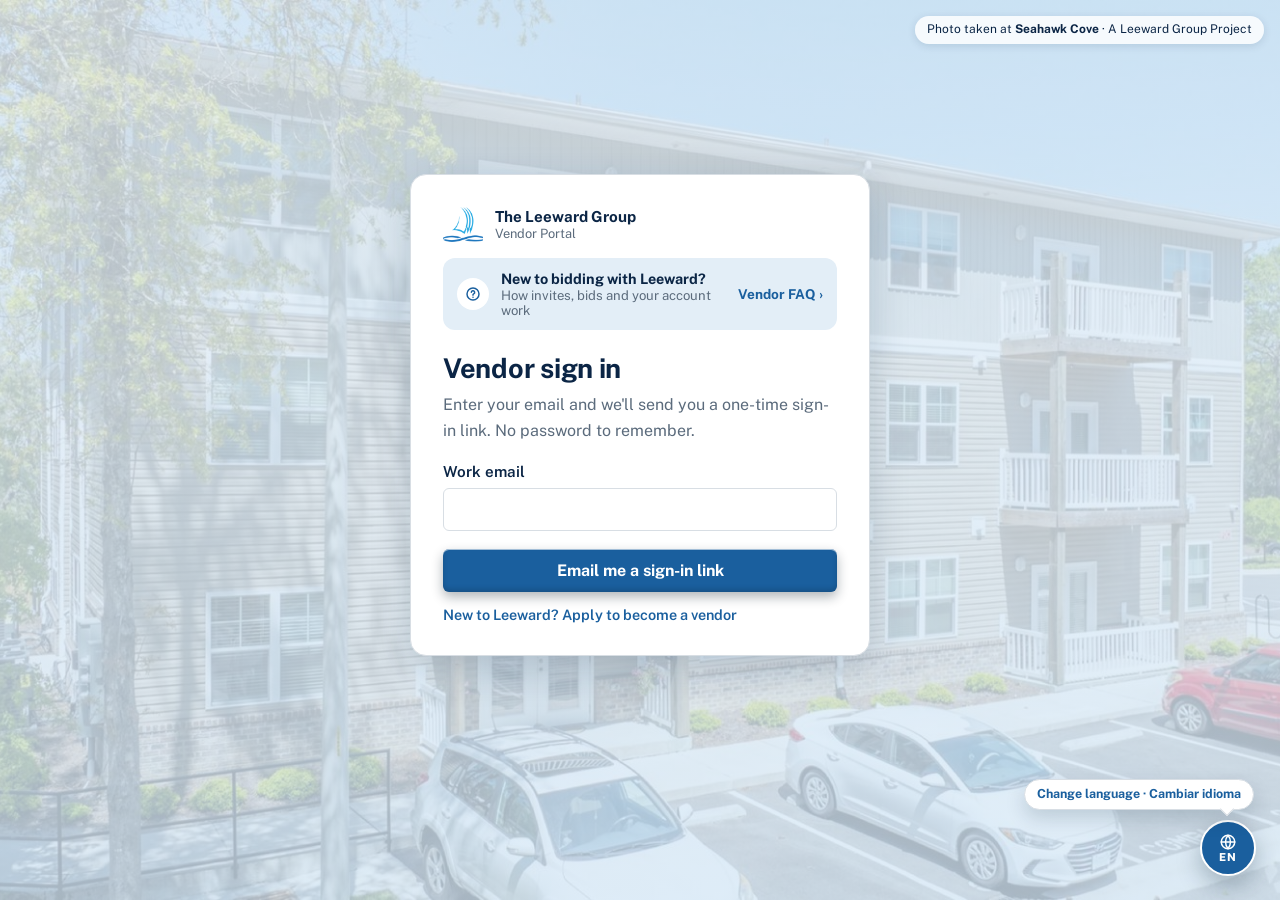
==== commit 9338cc62: "Add background styling and photo credit to application-related pages" ====
--- a/index.html
+++ b/index.html
@@ -19,7 +19,8 @@
 <script src="js/portal.js"></script>
 </head>
 <body>
-<div class="auth-page auth-page--login vp-auth-page vp-auth-page--narrow">
+<div class="auth-page auth-page--login vp-auth-page vp-auth-page--narrow vp-apply-bg">
+
   <div class="auth-shell auth-shell--solo">
     <div class="auth-card">
       <div class="auth-card__brand">
--- a/css/theme.css
+++ b/css/theme.css
@@ -464,3 +464,102 @@
 body.vp-shell .hero-section .vp-hero-badge { margin: 6px 0 12px; }
 .bid-review-grid .table-wrap { overflow-x: auto; }
 .vp-auth-logo { width: 40px; height: 35px; object-fit: contain; flex: 0 0 auto; }
+
+/* COI template row on the project's COI step (2026-11-10) */
+.vp-tpl { display: flex; align-items: center; flex-wrap: wrap; gap: 14px; border: 1px solid var(--border); border-radius: 8px; background: var(--surface); padding: 14px 16px; }
+.vp-tpl__icon { width: 40px; height: 40px; border-radius: 6px; background: var(--accent-soft); color: var(--accent); display: inline-flex; align-items: center; justify-content: center; flex: 0 0 auto; }
+.vp-tpl__text { flex: 1 1 240px; min-width: 0; display: flex; flex-direction: column; gap: 2px; font-size: 14px; color: var(--text-soft); }
+.vp-tpl__text strong { color: var(--text); font-size: 15px; overflow-wrap: anywhere; }
+.vp-tpl__actions { display: flex; gap: 8px; flex-wrap: wrap; }
+.vp-tpl__actions .workbook-btn { width: auto; margin: 0; min-height: 40px; }
+.vp-tpl--missing { border-color: #E9C79B; background: var(--warning-soft); }
+.vp-tpl--missing .vp-tpl__icon { background: #FFFFFF; color: var(--warning); }
+.vp-tpl--missing .vp-tpl__text strong { color: var(--warning); }
+.vp-step .vp-tpl + form { margin-top: 12px; }
+.vp-step .vp-tpl { margin-top: 4px; }
+
+/* COI: the 4 steps inside the template box (2026-11-10) */
+.vp-tpl--steps { display: block; padding: 18px 20px; }
+.vp-coisteps { list-style: none; margin: 0; padding: 0; display: flex; flex-direction: column; gap: 14px; }
+.vp-coisteps__item { display: flex; gap: 12px; align-items: flex-start; }
+.vp-coisteps__num { flex: 0 0 26px; height: 26px; border-radius: 50%; background: var(--vp-navy); color: #fff; font-size: 13px; font-weight: 700; display: inline-flex; align-items: center; justify-content: center; margin-top: 1px; }
+.vp-coisteps__text { flex: 1 1 auto; min-width: 0; display: flex; flex-direction: column; gap: 2px; font-size: 14px; color: var(--text-soft); }
+.vp-coisteps__text strong { color: var(--text); font-size: 15px; }
+.vp-coisteps__file { margin-top: 8px; display: flex; align-items: center; flex-wrap: wrap; gap: 10px 12px; padding: 10px 12px; border: 1px solid var(--border); border-radius: 6px; background: var(--surface-alt); }
+.vp-coisteps__name { flex: 1 1 200px; min-width: 0; font-weight: 700; color: var(--text); overflow-wrap: anywhere; }
+.vp-coisteps__note { margin: 16px 0 0; padding-top: 12px; border-top: 1px solid var(--border); font-size: 13px; color: var(--text-soft); font-style: italic; }
+
+/* Returned by Leeward (2026-11-10) */
+.vp-returned { margin: 4px 0 0; padding: 10px 12px; border-radius: 6px; border: 1px solid #F1B8B2; background: var(--danger-soft); color: var(--danger); font-size: 14px; }
+.vp-returned--note { margin: 0 0 16px; }
+.vp-step .vp-returned + .vp-tpl { margin-top: 12px; }
+
+/* Terms of Use: Windows-style agreement popup + terms.html (2026-11-11) */
+.vp-eula-overlay { position: fixed; inset: 0; z-index: 1000; background: rgba(11,37,69,.35); backdrop-filter: blur(8px); -webkit-backdrop-filter: blur(8px); display: flex; align-items: center; justify-content: center; padding: 24px; }
+.vp-eula { width: min(760px, 100%); max-height: calc(100vh - 48px); display: flex; flex-direction: column; background: var(--surface); border: 1px solid #9AAABB; border-radius: 8px; box-shadow: 0 24px 60px rgba(11,37,69,.35); overflow: hidden; font-family: var(--vp-font); }
+.vp-eula__titlebar { display: flex; align-items: center; gap: 10px; padding: 0 0 0 14px; height: 40px; background: var(--vp-navy); color: #fff; font-size: 13px; font-weight: 600; flex: 0 0 auto; }
+.vp-eula__titlebar span { flex: 1; min-width: 0; white-space: nowrap; overflow: hidden; text-overflow: ellipsis; }
+.vp-eula__x { width: 46px; height: 40px; border: 0; background: transparent; color: #fff; font-size: 15px; cursor: pointer; }
+.vp-eula__x:hover { background: #C42B1C; }
+.vp-eula__body { padding: 16px 20px 8px; display: flex; flex-direction: column; gap: 10px; min-height: 0; flex: 1 1 auto; }
+.vp-eula__intro { margin: 0; font-size: 14px; color: var(--text); }
+.vp-eula__lang { margin: 0; font-size: 13px; padding: 8px 10px; border-radius: 6px; background: var(--accent-soft); color: var(--accent); }
+.vp-eula__doc { flex: 1 1 auto; min-height: 220px; max-height: 52vh; overflow-y: auto; border: 1px solid #9AAABB; border-radius: 4px; background: #fff; padding: 18px 22px; }
+.vp-eula__doc:focus { outline: 2px solid #A9D8F2; outline-offset: 1px; }
+.vp-eula__progress { height: 4px; border-radius: 2px; background: #E3E8EE; overflow: hidden; }
+.vp-eula__progress span { display: block; height: 100%; width: 0; background: var(--accent); transition: width .15s; }
+.vp-eula__hint { margin: 0; font-size: 13px; color: var(--warning); }
+.vp-eula__hint.is-done { color: var(--success); }
+.vp-eula__agree { display: flex; align-items: center; gap: 10px; font-size: 15px; font-weight: 600; color: var(--text); cursor: pointer; }
+.vp-eula__agree input { width: 18px; height: 18px; }
+.vp-eula__agree.is-disabled { opacity: .5; cursor: not-allowed; }
+.vp-eula__buttons { display: flex; align-items: center; gap: 8px; padding: 12px 20px; background: var(--surface-alt); border-top: 1px solid var(--border); flex: 0 0 auto; }
+.vp-eula__spacer { flex: 1; }
+.vp-eula__btn { min-width: 96px; height: 36px; padding: 0 16px; border: 1px solid #9AAABB; border-radius: 4px; background: #fff; color: var(--text); font: 600 14px var(--vp-font); cursor: pointer; }
+.vp-eula__btn:hover:not(:disabled) { background: #EEF2F6; }
+.vp-eula__btn--primary { background: var(--accent); border-color: var(--accent); color: #fff; }
+.vp-eula__btn--primary:hover:not(:disabled) { background: var(--accent-strong); }
+.vp-eula__btn:disabled { opacity: .45; cursor: not-allowed; }
+/* The Terms text itself */
+.vp-terms { font-size: 14px; line-height: 1.6; color: var(--text); }
+.vp-terms h1 { font-size: 18px; text-align: center; margin: 0 0 4px; letter-spacing: .02em; }
+.vp-terms h2 { font-size: 15px; margin: 20px 0 6px; }
+.vp-terms h3 { font-size: 14px; margin: 14px 0 4px; }
+.vp-terms p { margin: 0 0 8px; }
+.vp-terms ul, .vp-terms ol { margin: 0 0 10px 20px; padding: 0; }
+.vp-terms li { margin: 2px 0; }
+.vp-terms .vp-terms-meta { text-align: center; margin: 0; color: var(--text-soft); font-size: 13px; }
+.vp-terms .vp-terms-contact { margin: 0; }
+.vp-terms .vp-terms-end { text-align: center; font-weight: 700; margin-top: 20px; }
+.vp-terms-shell .auth-card { max-width: 860px; }
+.vp-terms-actions { display: flex; align-items: center; gap: 16px; margin-top: 20px; }
+.vp-terms-actions .auth-button { width: auto; margin: 0; }
+/* Phones: full-height sheet; no ✕ (Decline closes it) */
+@media (max-width: 640px) {
+  .vp-eula-overlay { padding: 0; align-items: flex-end; }
+  .vp-eula { max-height: 100vh; height: 100%; border-radius: 0; border: 0; }
+  .vp-eula__x { display: none; }
+  .vp-eula__doc { max-height: none; padding: 14px; }
+  .vp-eula__buttons { flex-wrap: wrap; }
+  .vp-eula__spacer { display: none; }
+  .vp-eula__btn { flex: 1 1 auto; }
+  .vp-eula__btn--primary { flex-basis: 100%; order: -1; height: 44px; }
+}
+
+/* Sign-up (apply.html) only: building photo behind a light blue tint (2026-11-11) */
+.vp-apply-bg {
+  background:
+    linear-gradient(180deg, rgba(227, 238, 247, .82) 0%, rgba(214, 232, 246, .78) 100%),
+    url("../assets/apply-bg.jpg") center / cover no-repeat fixed;
+}
+.vp-apply-bg .auth-card { box-shadow: 0 12px 40px rgba(11, 37, 69, .18); }
+/* iOS ignores background-attachment: fixed; scroll with the page there */
+@media (max-width: 820px) { .vp-apply-bg { background-attachment: scroll; } }
+
+/* Photo caption, top right (login + sign-up, 2026-11-11) */
+.vp-photo-credit { position: fixed; top: 16px; right: 16px; z-index: 5; margin: 0; padding: 6px 12px; border-radius: 999px; background: rgba(255, 255, 255, .82); backdrop-filter: blur(6px); -webkit-backdrop-filter: blur(6px); color: var(--text); font-size: 12px; line-height: 1.3; box-shadow: 0 2px 8px rgba(11, 37, 69, .12); }
+.vp-photo-credit strong { color: var(--accent-strong); }
+@media (max-width: 640px) { .vp-photo-credit { position: static; align-self: center; justify-self: center; margin: 0 0 12px; font-size: 11px; text-align: center; } }
+
+/* Photo-background pages: card centered on the screen (2026-11-11) */
+.vp-apply-bg { place-items: center; min-height: 100vh; min-height: 100dvh; }
